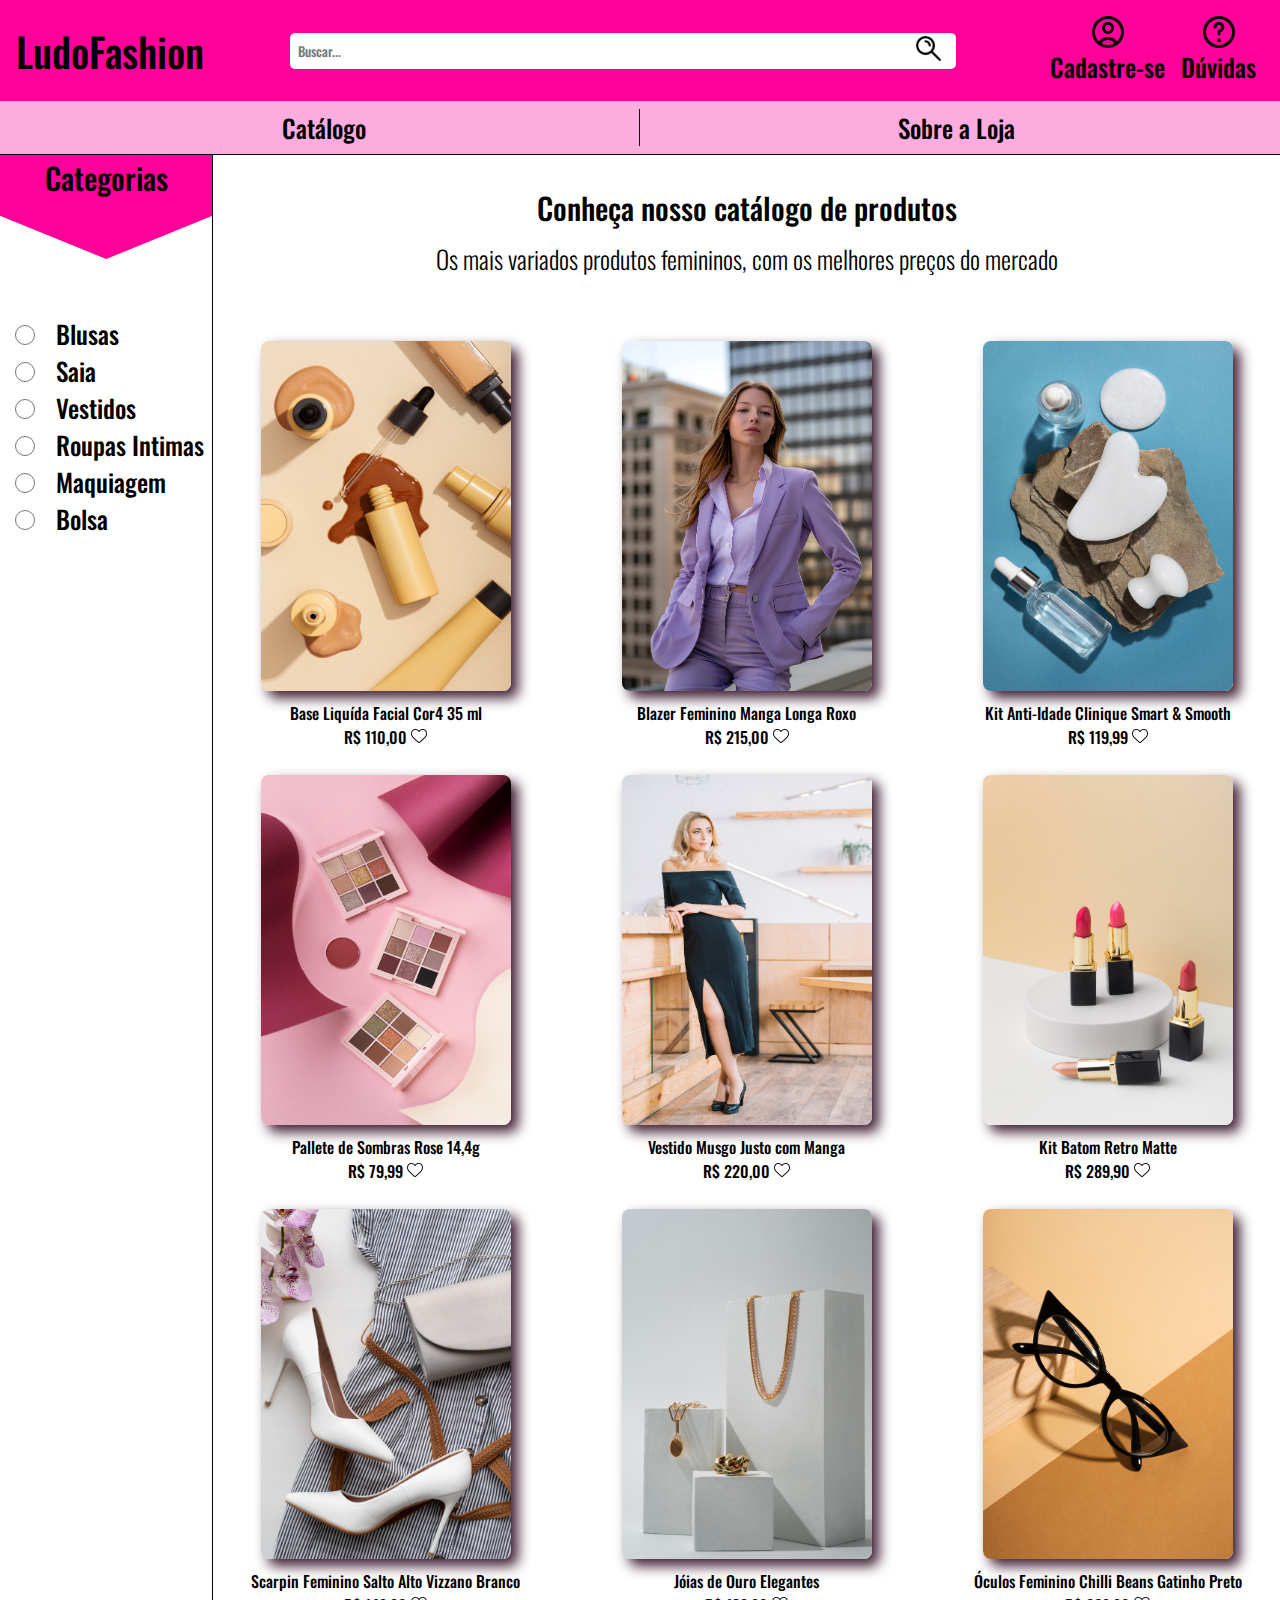
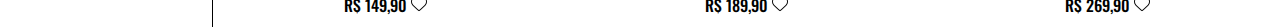
==== catalogo.html @ 084fc61e "add pastas" ====
<!DOCTYPE html>
<html lang="pt-br">

<head>
    <meta charset="UTF-8">
    <meta name="viewport" content="width=device-width, initial-scale=1.0">
    <link rel="stylesheet" href="css/catalogo.css">
    <title>Ludo Fashion</title>
</head>

<body>
    <header>
        <a href="home.html" class="ludo">LudoFashion</a>
        <form action="" id="form-buscar">
            <input type="search" name="buscar" id="buscar" placeholder="Buscar...">
            <button type="submit" id="btn-buscar" alt=""><img src="img/lupa.png" alt="lupa" width="25px"></button>
        </form>

        <a href="" class="icon-link">
            <img src="img/perfil.png" alt="">
            Cadastre-se
        </a>


        <a href="duvidas.html" class="icon-link">
            <img src="img/ajuda.png" alt="Ajuda">
            Dúvidas
        </a>
    </header>
    <nav>
        <a href="catalogo.html" class="catalogo">Catálogo</a>
        <a href="sobre.html" class="sobre">Sobre a Loja</a>
    </nav>
    <main>
        <section id="main">
            <div class="menu">
                <div id="detalhe-rosa">
                    <a href="categorias.html"><h1 id="titulo-categoria">Categorias</h1></a>
                </div>

                <input type="radio" class="radio">
                <label for="" class="menu-produto">Blusas</label> <br>

                <input type="radio" class="radio">
                <label for="" class="menu-produto">Saia</label> <br>

                <input type="radio" class="radio">
                <label for="" class="menu-produto">Vestidos</label> <br>

                <input type="radio" class="radio">
                <label for="" class="menu-produto">Roupas Intimas</label> <br>

                <input type="radio" class="radio">
                <label for="" class="menu-produto">Maquiagem</label> <br>

                <input type="radio" class="radio">
                <label for="" class="menu-produto">Bolsa</label> <br>
            </div>

            <div class="catalogo-container">
                <h1 class="titulo-principal">Conheça nosso catálogo de produtos</h1>
                <p class="titulo-secundario">Os mais variados produtos femininos, com os melhores preços do mercado</p>
                
                    <div class="catalogo-grid">
                        <div class="teste">
                            <img src="img/base.jpg" alt="base maquiagem" width="100%" class="produtos">
                            <p class="descricao-produto">Base Liquída Facial Cor4 35 ml <br>
                                R$ 110,00 <img src="img/coração.png" alt="coração" class="coracao"></p>
                        </div>
                        
                        <div class="teste">
                            <img src="img/blaser.jpg" alt="blazer" width="100%" class="produtos">
                            <p class="descricao-produto">Blazer Feminino Manga Longa Roxo <br>R$ 215,00 <img src="img/coração.png" alt="coração" class="coracao"></p>
                        </div>
                        <div class="teste">
                            <img src="img/anti-idade.jpg" alt="anti-idade" width="100%" class="produtos">
                            <p class="descricao-produto">Kit Anti-Idade Clinique Smart & Smooth <br> R$ 119,99 <img src="img/coração.png" alt="coração" class="coracao"></p>
                        </div>
                        <div class="teste">
                            <img src="img/paleta.jpg" alt="paleta maquiagem" width="100%" class="produtos">
                            <p class="descricao-produto">Pallete de Sombras Rose 14,4g<br> R$ 79,99 <img src="img/coração.png" alt="coração" class="coracao"></p>
                        </div>
                        <div class="teste">
                            <img src="img/vestido-verde.jpg" alt="vestido" width="100%" class="produtos">
                            <p class="descricao-produto">Vestido Musgo Justo com Manga <br> R$ 220,00  <img src="img/coração.png" alt="coração" class="coracao"></p> 
                        </div>
                        <div class="teste">
                            <img src="img/batom.jpg" alt="batom" width="100%" class="produtos">
                            <p class="descricao-produto">Kit Batom Retro Matte <br>R$ 289,90 <img src="img/coração.png" alt="coração" class="coracao"></p>
                        </div>
                        <div class="teste">
                            <img src="img/sapato.jpg" alt="batom" width="100%" class="produtos">
                            <p class="descricao-produto">Scarpin Feminino Salto Alto Vizzano Branco<br>R$ 149,90 <img src="img/coração.png" alt="coração" class="coracao"></p>
                        </div>
                        <div class="teste">
                            <img src="img/kit-joias.jpg" alt="batom" width="100%" class="produtos">
                            <p class="descricao-produto">Jóias de Ouro Elegantes <br>R$ 189,90 <img src="coração.png" alt="coração" class="coracao"></p>
                        </div>
                        <div class="teste">
                            <img src="img/oculos.jpg" alt="batom" width="100%" class="produtos">
                            <p class="descricao-produto">Óculos Feminino Chilli Beans Gatinho Preto <br>R$ 269,90 <img src="img/coração.png" alt="coração" class="coracao"></p>
                        </div>
                    </div>
                
            </div>
        </section>
    </main>
    <footer>

    </footer>
</body>

</html>
---- css/catalogo.css ----
@import url('https://fonts.googleapis.com/css2?family=Oswald:wght@300&display=swap');
@import url('https://fonts.googleapis.com/css2?family=Oswald:wght@500&display=swap');

:root {
    --cor-primaria: #FF0099;
    --cor-secundaria: #3D1C31;
    --cor-tercearia: #FDACE0;
    --cor-branco: white;
    --cor-preto: black;
}

body {
    flex-direction: column;
    height: 100vh;
}
* {
    font-family: "Oswald", sans-serif;
    font-weight: 500;
    padding: 0;
    margin: 0;
    box-sizing: border-box;
    color: black;
}

header {
    background-color: var(--cor-primaria);
    display: flex;
    padding: 1rem;
    align-items: center;
    font-size: 25px;
}

main {
    flex-grow: 1;
    padding: 0px;
}

.ludo {
    font-size: 40px;
}
#form-buscar {
    flex-grow: 1;
    display: flex;
    align-items: center;
    justify-content: center;
    position: relative;

}

#buscar {
    flex-grow: 0.75;
    padding: 0.5rem;
    border-radius: 5px;
    border: none;
    outline: none;

}

#buscar-link {
    display: flex;
    flex-direction: column;
    align-items: center;
    margin: 0 0.5rem;
}

.icon-link {
    display: flex;
    flex-direction: column;
    align-items: center;
    margin: 0 0.5rem;
}

#btn-buscar {
   
    background-color: transparent;
    border: none;
    position: absolute;
    right: 12%;
    cursor: pointer;
}
a {
    text-decoration: none;
}
nav {
    font-size: 25px;
    display: grid;
    grid-template-columns: repeat(2, 1fr);
    text-align: center;
    background-color: var(--cor-tercearia);
    padding: 0.5rem;
    border-bottom: 1px solid var(--cor-preto);
}

nav a:first-child {
    border-right: 1px solid var(--cor-preto);
    
}

.sobre:hover, .catalogo:hover {
    color: #FDACE0;
    padding: 0;
    background-color: #3D1C31;
    transition: all 0.4s ease-out;
}

#main {
    display: flex;
    flex-direction: row;
}

#detalhe-rosa {
    
    height: 160px;
    background-color: var(--cor-primaria);
    clip-path: polygon(50% 65%, 100% 38%, 100% 0, 0 0, 0% 38%);
}
.menu {
    font-size: 25px;
    width: 20%;
    margin: 0;
    border-right: 1px solid var(--cor-preto);
}

.radio {
    height: 20px;
    width: 50px;
}


.titulo-principal {
    font-size: 30px;
    padding-top: 20px;
    margin: 10px;
    display: flex;
    justify-content: center;
    align-items: center;
}

.titulo-secundario {
    font-size: 25px;
    padding-bottom: 4rem;
    font-weight: 300;
    display: flex;
    justify-content: center;
    align-items: center;
}

#titulo-categoria {
    font-size: 30px;
    text-align: center;
    
}

.catalogo-grid {

    display: grid;
    grid-template-columns: repeat(3, 1fr);
    justify-content: center;
    gap: 1rem;
}

.catalogo-container {
    width: 100%;
}
#grid-container-flex {

    display: flex;
    justify-content: center;
}

.teste {
    display: flex; 
    flex-direction: column;
    align-items: center;
}
.produtos {
    box-shadow: 7px 7px 13px 0 var(--cor-secundaria);
    border: none;
    border-radius: 8px;
    transition: all 0.5s ease-out;
    width: 250px;
    height: 350px;
}
.produtos:hover {
    transform:  translateY(-5px);
    cursor: pointer;
}

.descricao-produto {
    padding: 10px;
    text-align: center;
}

.coracao:hover {
    background-color: red;
    background-color: cover;
}
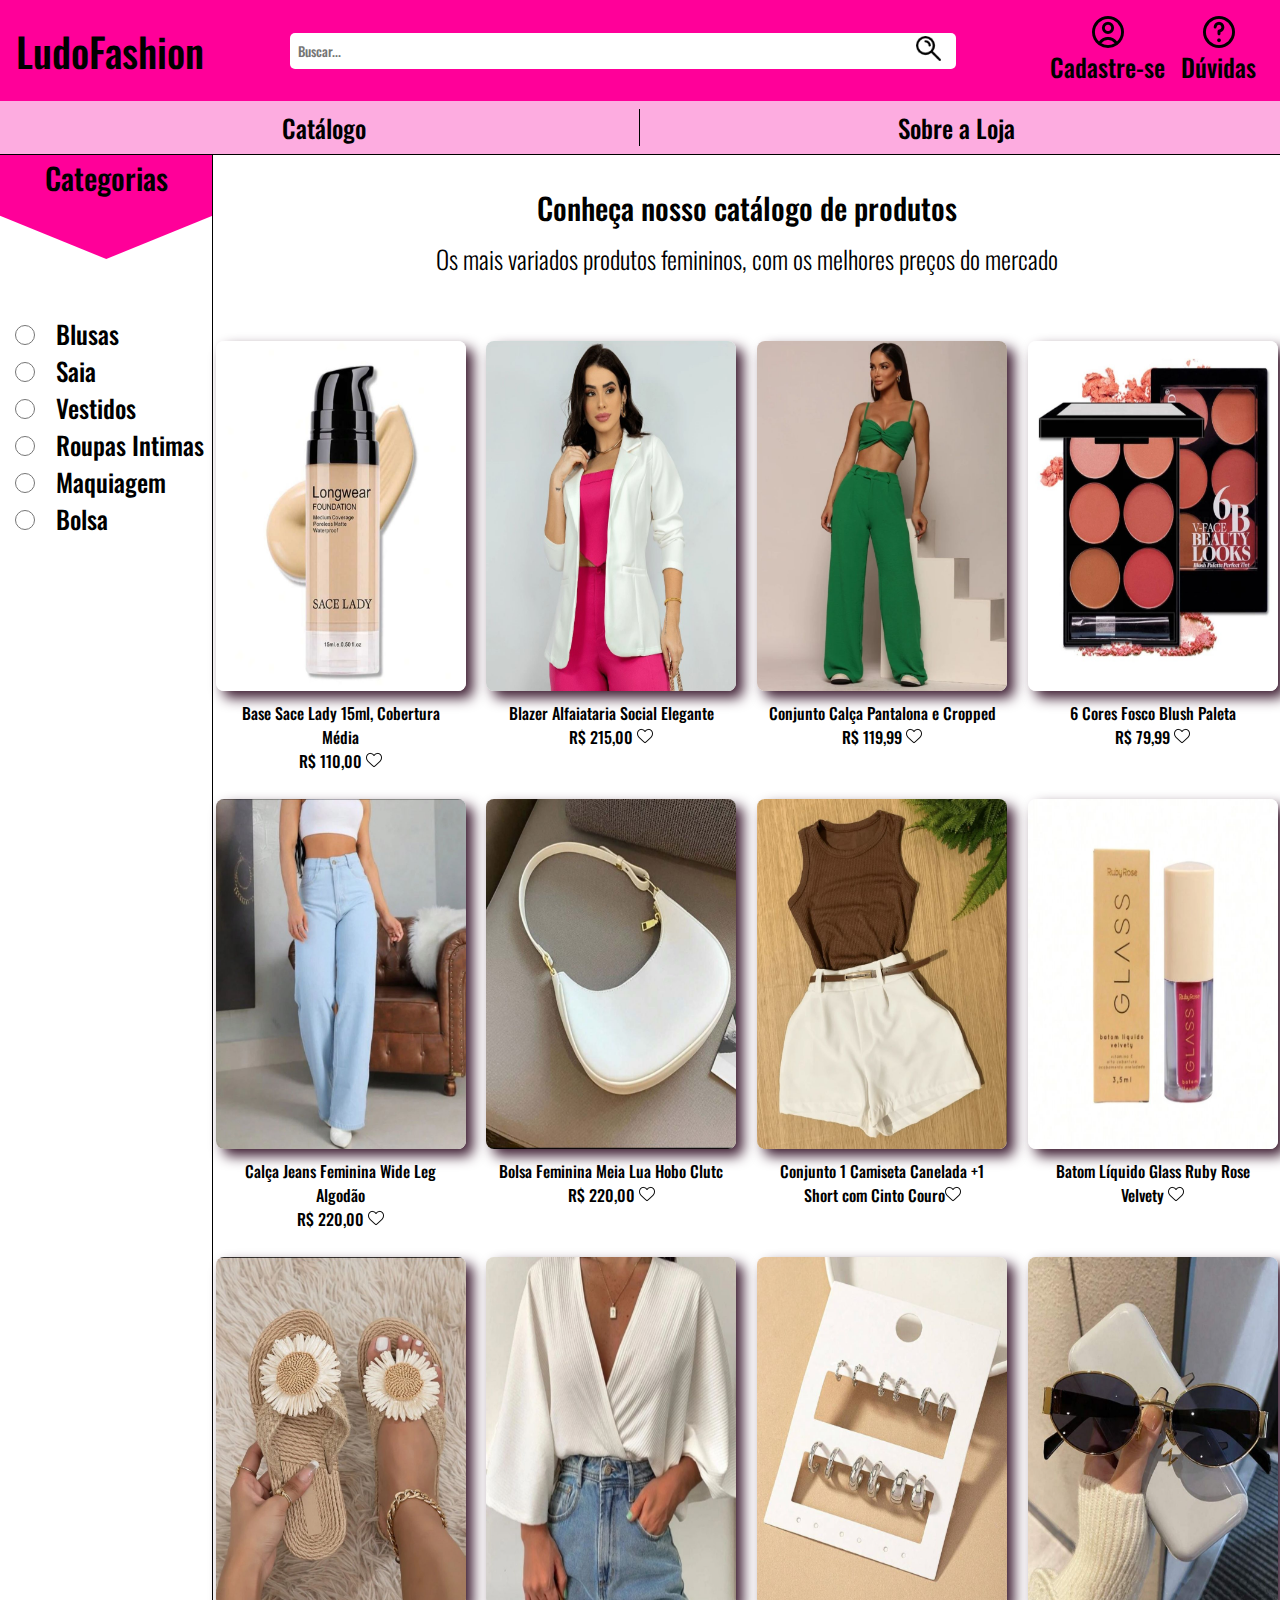
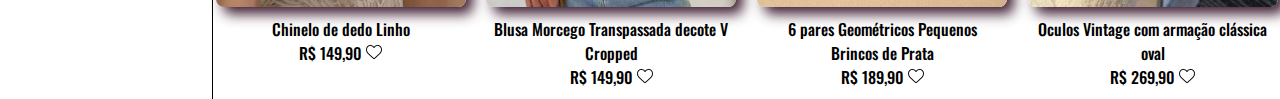
==== commit febbe070: "add mais itens" ====
--- a/catalogo.html
+++ b/catalogo.html
@@ -16,7 +16,7 @@
             <button type="submit" id="btn-buscar" alt=""><img src="img/lupa.png" alt="lupa" width="25px"></button>
         </form>
 
-        <a href="" class="icon-link">
+        <a href="perfil.html" class="icon-link">
             <img src="img/perfil.png" alt="">
             Cadastre-se
         </a>
@@ -63,42 +63,54 @@
                 
                     <div class="catalogo-grid">
                         <div class="teste">
-                            <img src="img/base.jpg" alt="base maquiagem" width="100%" class="produtos">
-                            <p class="descricao-produto">Base Liquída Facial Cor4 35 ml <br>
+                            <img src="img/base-c.jpg" alt="base maquiagem" width="100%" class="produtos">
+                            <p class="descricao-produto">Base Sace Lady 15ml, Cobertura Média<br>
                                 R$ 110,00 <img src="img/coração.png" alt="coração" class="coracao"></p>
                         </div>
                         
                         <div class="teste">
-                            <img src="img/blaser.jpg" alt="blazer" width="100%" class="produtos">
-                            <p class="descricao-produto">Blazer Feminino Manga Longa Roxo <br>R$ 215,00 <img src="img/coração.png" alt="coração" class="coracao"></p>
+                            <img src="img/blase.jpg" alt="blazer" width="100%" class="produtos">
+                            <p class="descricao-produto">Blazer Alfaiataria Social Elegante<br>R$ 215,00 <img src="img/coração.png" alt="coração" class="coracao"></p>
                         </div>
                         <div class="teste">
-                            <img src="img/anti-idade.jpg" alt="anti-idade" width="100%" class="produtos">
-                            <p class="descricao-produto">Kit Anti-Idade Clinique Smart & Smooth <br> R$ 119,99 <img src="img/coração.png" alt="coração" class="coracao"></p>
+                            <img src="img/conjuntoverde.jpg" alt="anti-idade" width="100%" class="produtos">
+                            <p class="descricao-produto">Conjunto Calça Pantalona e Cropped  <br> R$ 119,99 <img src="img/coração.png" alt="coração" class="coracao"></p>
                         </div>
                         <div class="teste">
                             <img src="img/paleta.jpg" alt="paleta maquiagem" width="100%" class="produtos">
-                            <p class="descricao-produto">Pallete de Sombras Rose 14,4g<br> R$ 79,99 <img src="img/coração.png" alt="coração" class="coracao"></p>
+                            <p class="descricao-produto">6 Cores Fosco Blush Paleta<br> R$ 79,99 <img src="img/coração.png" alt="coração" class="coracao"></p>
                         </div>
                         <div class="teste">
-                            <img src="img/vestido-verde.jpg" alt="vestido" width="100%" class="produtos">
-                            <p class="descricao-produto">Vestido Musgo Justo com Manga <br> R$ 220,00  <img src="img/coração.png" alt="coração" class="coracao"></p> 
+                            <img src="img/jeans.jpg" alt="vestido" width="100%" class="produtos">
+                            <p class="descricao-produto">Calça Jeans Feminina Wide Leg Algodão<br> R$ 220,00  <img src="img/coração.png" alt="coração" class="coracao"></p> 
+                        </div>
+                        <div class="teste">
+                            <img src="img/bolsa.jpg" alt="vestido" width="100%" class="produtos">
+                            <p class="descricao-produto">Bolsa Feminina Meia Lua Hobo Clutc<br> R$ 220,00  <img src="img/coração.png" alt="coração" class="coracao"></p> 
+                        </div>
+                        <div class="teste">
+                            <img src="img/conjunto-cinto.jpg" alt="batom" width="100%" class="produtos">
+                            <p class="descricao-produto">Conjunto 1 Camiseta Canelada +1 Short com Cinto Couro<img src="img/coração.png" alt="coração" class="coracao"></p>
                         </div>
                         <div class="teste">
                             <img src="img/batom.jpg" alt="batom" width="100%" class="produtos">
-                            <p class="descricao-produto">Kit Batom Retro Matte <br>R$ 289,90 <img src="img/coração.png" alt="coração" class="coracao"></p>
+                            <p class="descricao-produto">Batom Líquido Glass Ruby Rose Velvety <img src="img/coração.png" alt="coração" class="coracao"></p>
                         </div>
                         <div class="teste">
-                            <img src="img/sapato.jpg" alt="batom" width="100%" class="produtos">
-                            <p class="descricao-produto">Scarpin Feminino Salto Alto Vizzano Branco<br>R$ 149,90 <img src="img/coração.png" alt="coração" class="coracao"></p>
+                            <img src="img/chinelo.jpg" alt="batom" width="100%" class="produtos">
+                            <p class="descricao-produto">Chinelo de dedo Linho<br>R$ 149,90 <img src="img/coração.png" alt="coração" class="coracao"></p>
                         </div>
                         <div class="teste">
-                            <img src="img/kit-joias.jpg" alt="batom" width="100%" class="produtos">
-                            <p class="descricao-produto">Jóias de Ouro Elegantes <br>R$ 189,90 <img src="coração.png" alt="coração" class="coracao"></p>
+                            <img src="img/crooped.jpg" alt="batom" width="100%" class="produtos">
+                            <p class="descricao-produto">Blusa Morcego Transpassada decote V Cropped<br>R$ 149,90 <img src="img/coração.png" alt="coração" class="coracao"></p>
+                        </div>
+                        <div class="teste">
+                            <img src="img/brinco.jpg" alt="batom" width="100%" class="produtos">
+                            <p class="descricao-produto">6 pares Geométricos Pequenos Brincos de Prata<br>R$ 189,90 <img src="img/coração.png" alt="coração" class="coracao"></p>
                         </div>
                         <div class="teste">
                             <img src="img/oculos.jpg" alt="batom" width="100%" class="produtos">
-                            <p class="descricao-produto">Óculos Feminino Chilli Beans Gatinho Preto <br>R$ 269,90 <img src="img/coração.png" alt="coração" class="coracao"></p>
+                            <p class="descricao-produto">Oculos Vintage com armação clássica oval<br>R$ 269,90 <img src="img/coração.png" alt="coração" class="coracao"></p>
                         </div>
                     </div>
                 
--- a/css/catalogo.css
+++ b/css/catalogo.css
@@ -154,7 +154,7 @@
 .catalogo-grid {
 
     display: grid;
-    grid-template-columns: repeat(3, 1fr);
+    grid-template-columns: repeat(4, 1fr);
     justify-content: center;
     gap: 1rem;
 }
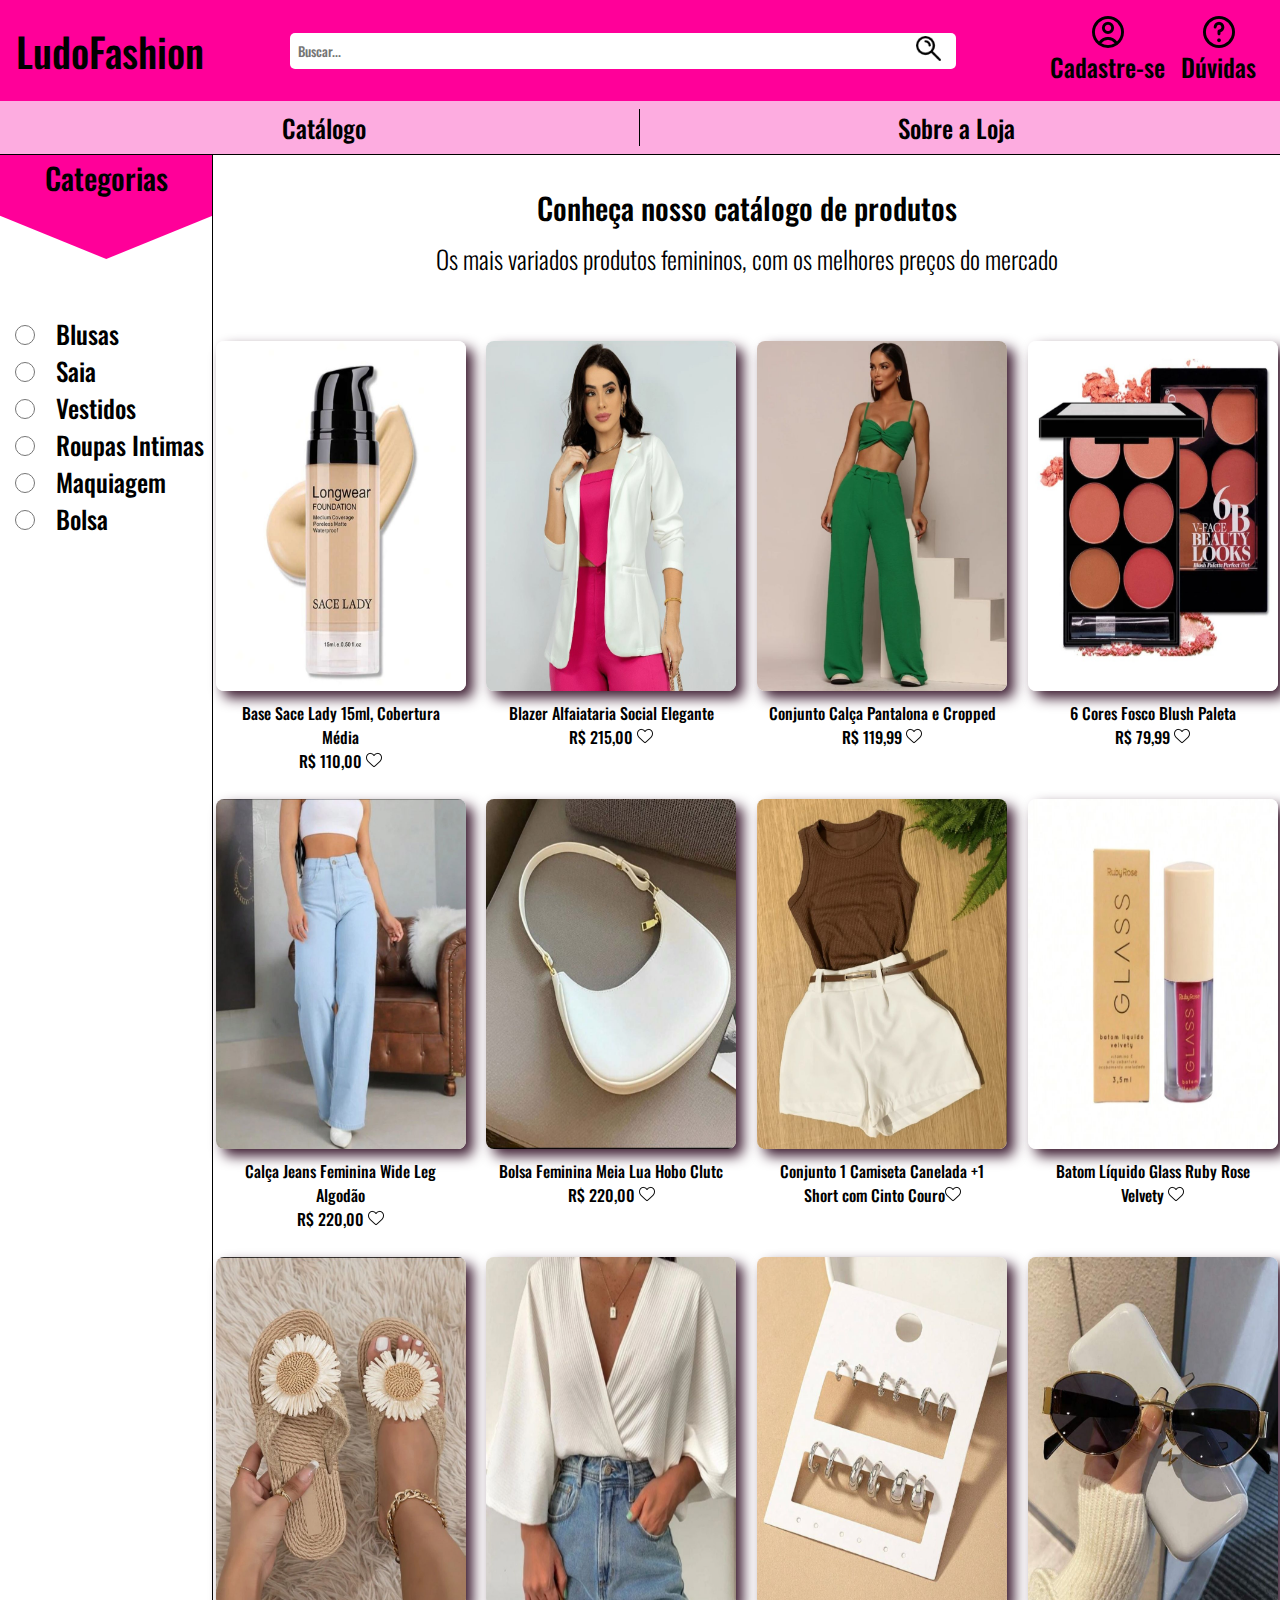
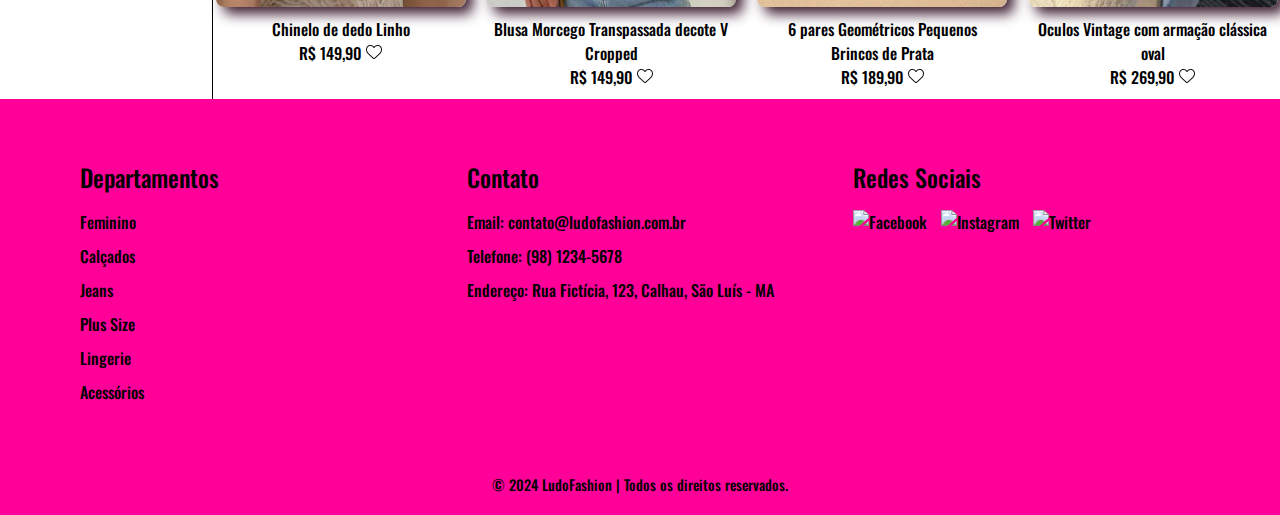
==== commit 9d42857f: "adicionando footer" ====
--- a/catalogo.html
+++ b/catalogo.html
@@ -118,7 +118,37 @@
         </section>
     </main>
     <footer>
-
+        <div class="footer-container">
+            <div class="footer-section about">
+                <h2>Departamentos</h2>
+                <ul>
+                    <li><a href="#">Feminino</a></li>
+                    <li><a href="#">Calçados</a></li>
+                    <li><a href="#">Jeans</a></li>
+                    <li><a href="#">Plus Size</a></li>
+                    <li><a href="#">Lingerie</a></li>
+                    <li><a href="#">Acessórios</a></li>
+                </ul>
+            </div>
+            <div class="footer-section contato">
+                <h2>Contato</h2>
+                <p>Email: contato@ludofashion.com.br</p>
+                <p>Telefone: (98) 1234-5678</p>
+                <p>Endereço: Rua Fictícia, 123, Calhau, São Luís - MA</p>
+            </div>
+        
+            <div class="footer-section social">
+                <h2>Redes Sociais</h2>
+                <div class="social-links">
+                    <a href="#"><img src="facebook-icon.png" alt="Facebook"></a>
+                    <a href="#"><img src="instagram-icon.png" alt="Instagram"></a>
+                    <a href="#"><img src="twitter-icon.png" alt="Twitter"></a>
+                </div>
+            </div>
+        </div>
+        <div class="footer-bottom">
+            <p>&copy; 2024 LudoFashion | Todos os direitos reservados.</p>
+        </div>
     </footer>
 </body>
 
--- a/css/catalogo.css
+++ b/css/catalogo.css
@@ -194,4 +194,69 @@
 .coracao:hover {
     background-color: red;
     background-color: cover;
+}
+
+footer {
+    background-color: var(--cor-primaria);
+    color: var(--cor-preto);
+    padding: 20px 0;
+}
+
+.footer-container {
+    display: flex;
+    justify-content: space-around;
+    align-items: flex-start;
+    flex-wrap: wrap;
+    max-width: 1200px;
+    margin: 0 auto;
+    padding: 20px;
+}
+
+.footer-section {
+    flex: 1;
+    margin: 20px;
+}
+
+.footer-section h2 {
+    margin-bottom: 15px;
+}
+
+.footer-section p {
+    margin-bottom: 10px;
+}
+
+.footer-section ul {
+    list-style: none;
+}
+
+.footer-section ul li {
+    margin-bottom: 10px;
+}
+
+.footer-section ul li a {
+    color:var(--cor-preto);
+    text-decoration: none;
+}
+
+.footer-section ul li a:hover {
+    text-decoration: underline;
+}
+
+.footer-section .social-links a {
+    display: inline-block;
+    margin-right: 10px;
+}
+
+.footer-section .social-links a img {
+    width: 24px;
+    height: 24px;
+}
+
+.footer-bottom {
+    text-align: center;
+    margin-top: 20px;
+}
+
+.footer-bottom p {
+    font-size: 0.9em;
 }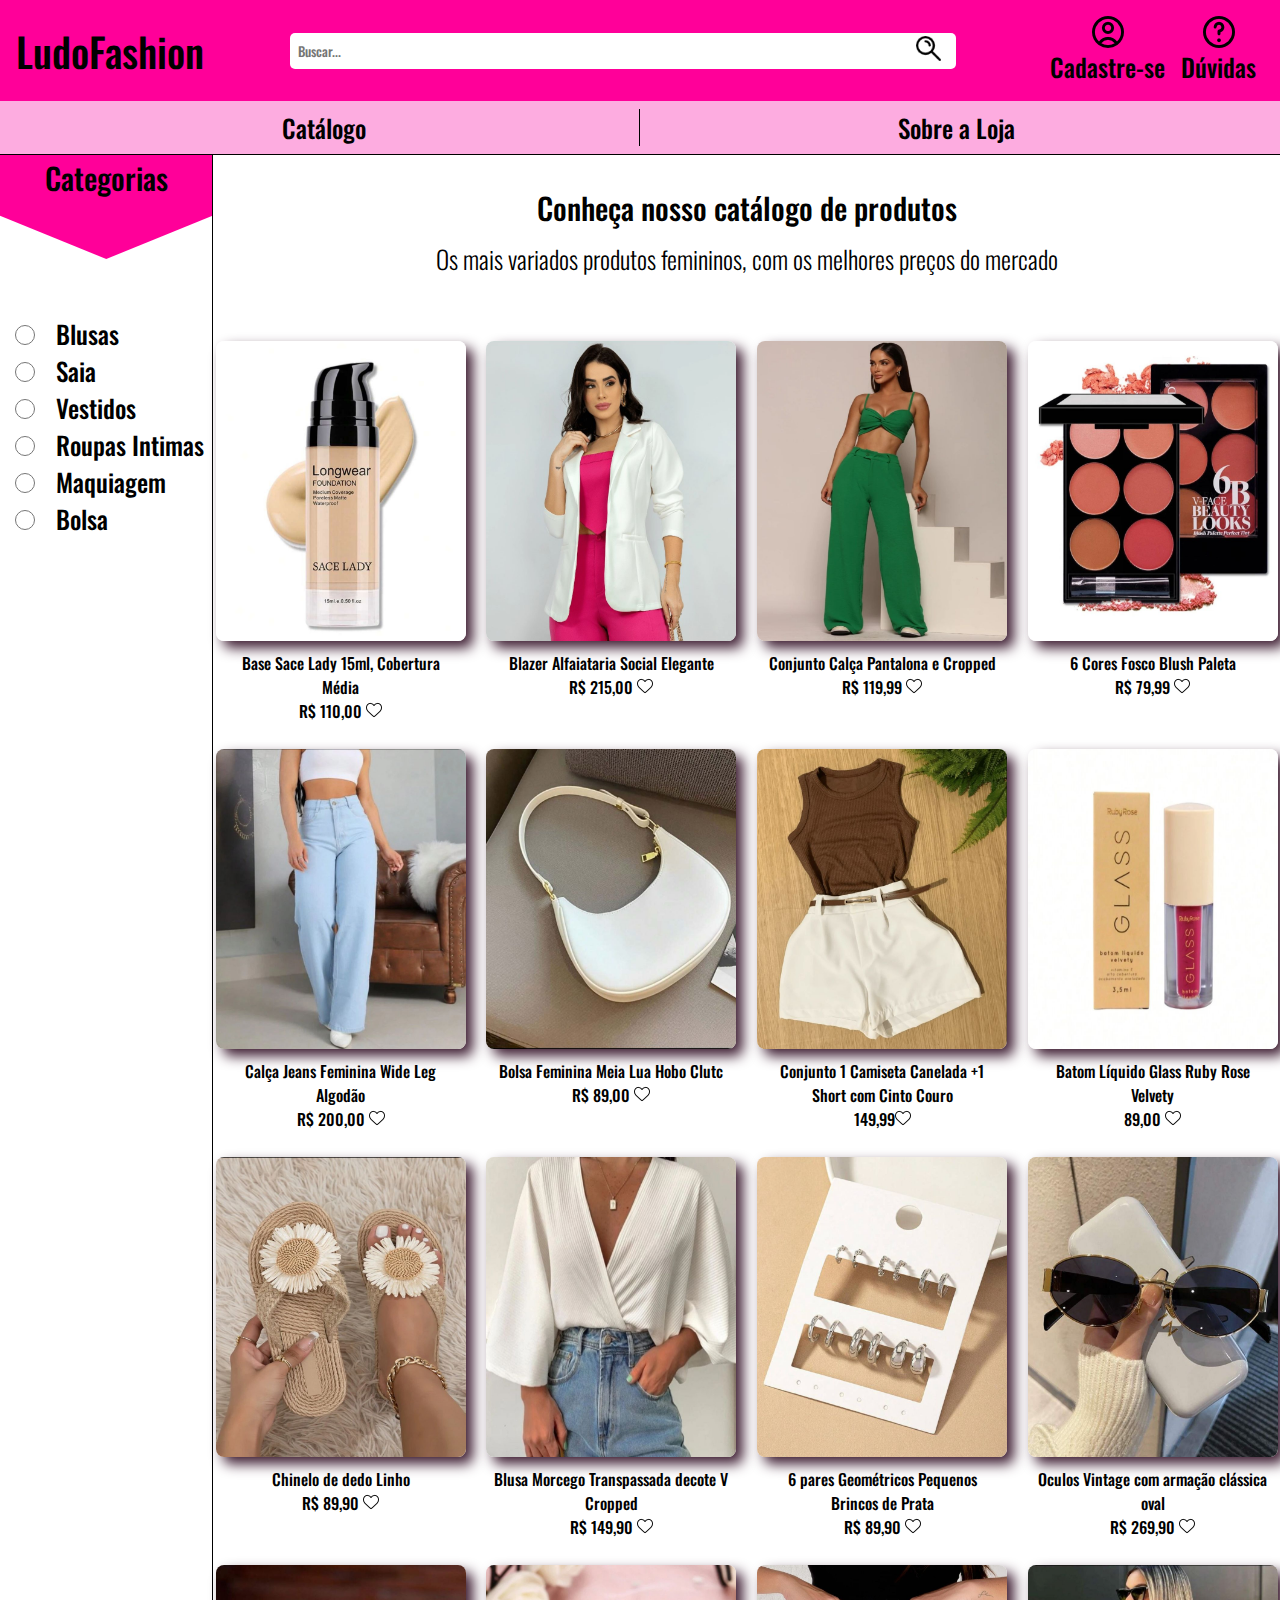
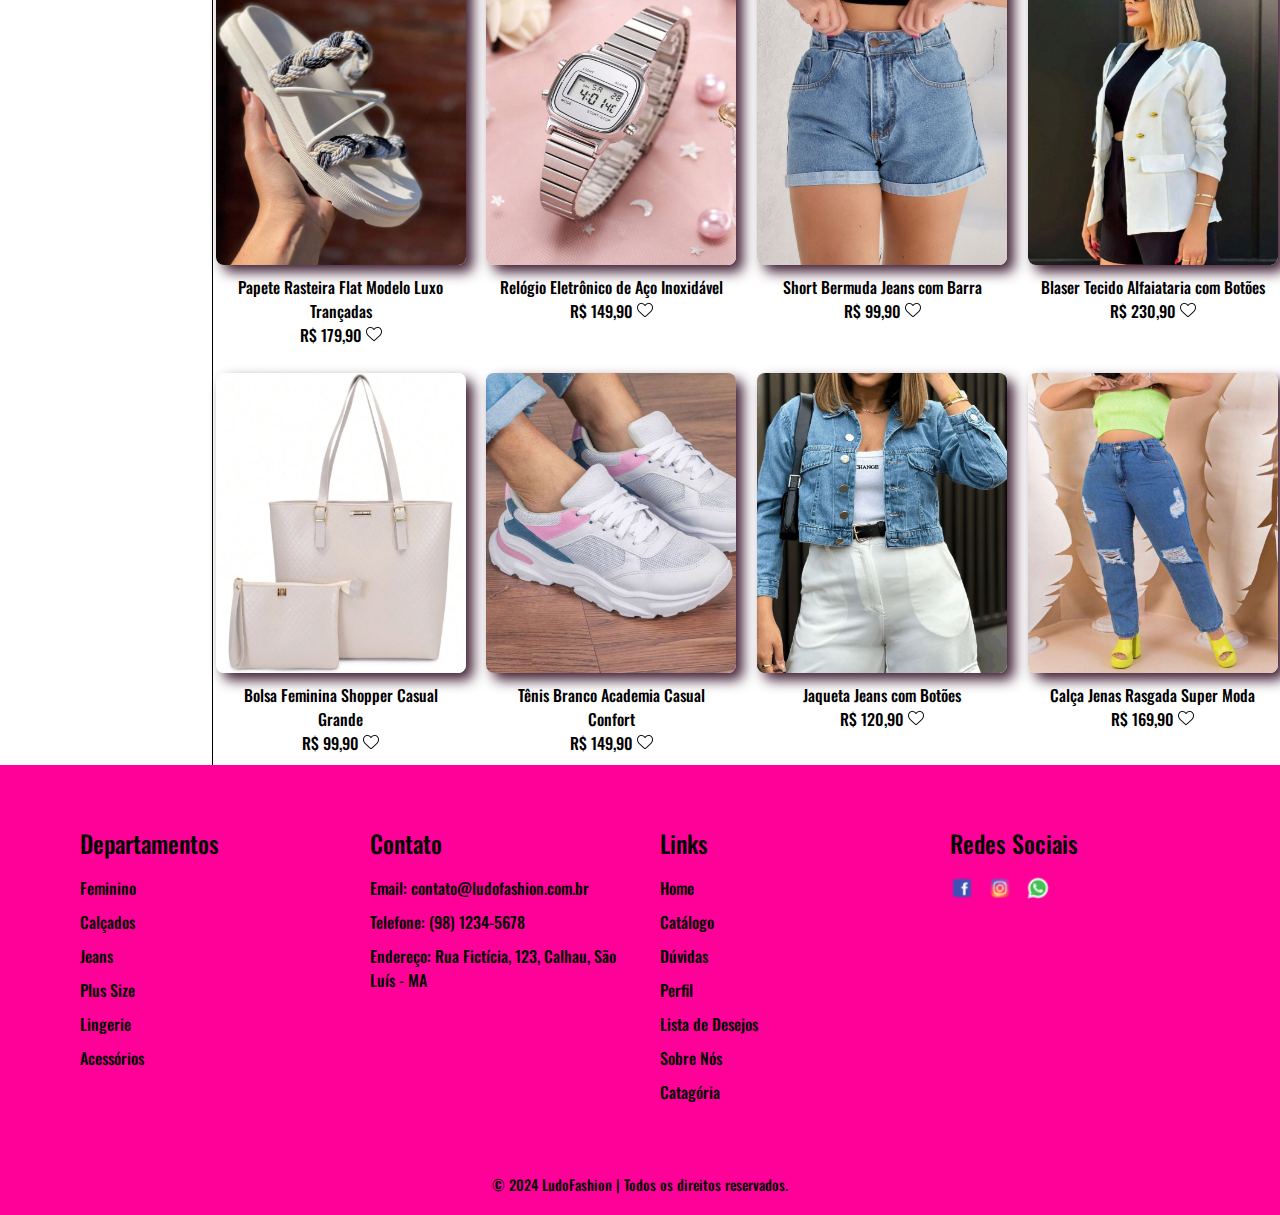
==== commit 1370f65f: "add links do footer" ====
--- a/catalogo.html
+++ b/catalogo.html
@@ -82,23 +82,23 @@
                         </div>
                         <div class="teste">
                             <img src="img/jeans.jpg" alt="vestido" width="100%" class="produtos">
-                            <p class="descricao-produto">Calça Jeans Feminina Wide Leg Algodão<br> R$ 220,00  <img src="img/coração.png" alt="coração" class="coracao"></p> 
+                            <p class="descricao-produto">Calça Jeans Feminina Wide Leg Algodão<br> R$ 200,00  <img src="img/coração.png" alt="coração" class="coracao"></p> 
                         </div>
                         <div class="teste">
                             <img src="img/bolsa.jpg" alt="vestido" width="100%" class="produtos">
-                            <p class="descricao-produto">Bolsa Feminina Meia Lua Hobo Clutc<br> R$ 220,00  <img src="img/coração.png" alt="coração" class="coracao"></p> 
+                            <p class="descricao-produto">Bolsa Feminina Meia Lua Hobo Clutc<br> R$ 89,00  <img src="img/coração.png" alt="coração" class="coracao"></p> 
                         </div>
                         <div class="teste">
                             <img src="img/conjunto-cinto.jpg" alt="batom" width="100%" class="produtos">
-                            <p class="descricao-produto">Conjunto 1 Camiseta Canelada +1 Short com Cinto Couro<img src="img/coração.png" alt="coração" class="coracao"></p>
+                            <p class="descricao-produto">Conjunto 1 Camiseta Canelada +1 Short com Cinto Couro <br>149,99<img src="img/coração.png" alt="coração" class="coracao"></p>
                         </div>
                         <div class="teste">
                             <img src="img/batom.jpg" alt="batom" width="100%" class="produtos">
-                            <p class="descricao-produto">Batom Líquido Glass Ruby Rose Velvety <img src="img/coração.png" alt="coração" class="coracao"></p>
+                            <p class="descricao-produto">Batom Líquido Glass Ruby Rose Velvety <br> 89,00 <img src="img/coração.png" alt="coração" class="coracao"></p>
                         </div>
                         <div class="teste">
                             <img src="img/chinelo.jpg" alt="batom" width="100%" class="produtos">
-                            <p class="descricao-produto">Chinelo de dedo Linho<br>R$ 149,90 <img src="img/coração.png" alt="coração" class="coracao"></p>
+                            <p class="descricao-produto">Chinelo de dedo Linho<br>R$ 89,90 <img src="img/coração.png" alt="coração" class="coracao"></p>
                         </div>
                         <div class="teste">
                             <img src="img/crooped.jpg" alt="batom" width="100%" class="produtos">
@@ -106,11 +106,43 @@
                         </div>
                         <div class="teste">
                             <img src="img/brinco.jpg" alt="batom" width="100%" class="produtos">
-                            <p class="descricao-produto">6 pares Geométricos Pequenos Brincos de Prata<br>R$ 189,90 <img src="img/coração.png" alt="coração" class="coracao"></p>
+                            <p class="descricao-produto">6 pares Geométricos Pequenos Brincos de Prata<br>R$ 89,90 <img src="img/coração.png" alt="coração" class="coracao"></p>
                         </div>
                         <div class="teste">
                             <img src="img/oculos.jpg" alt="batom" width="100%" class="produtos">
                             <p class="descricao-produto">Oculos Vintage com armação clássica oval<br>R$ 269,90 <img src="img/coração.png" alt="coração" class="coracao"></p>
+                        </div>
+                        <div class="teste">
+                            <img src="img/papete.jpg" alt="batom" width="100%" class="produtos">
+                            <p class="descricao-produto">Papete Rasteira Flat Modelo Luxo Trançadas<br>R$ 179,90 <img src="img/coração.png" alt="coração" class="coracao"></p>
+                        </div>
+                        <div class="teste">
+                            <img src="img/relogio.jpg" alt="batom" width="100%" class="produtos">
+                            <p class="descricao-produto">Relógio Eletrônico de Aço Inoxidável<br>R$ 149,90 <img src="img/coração.png" alt="coração" class="coracao"></p>
+                        </div>
+                        <div class="teste">
+                            <img src="img/short-jeans.jpg" alt="batom" width="100%" class="produtos">
+                            <p class="descricao-produto">Short Bermuda Jeans com Barra<br>R$ 99,90 <img src="img/coração.png" alt="coração" class="coracao"></p>
+                        </div>
+                        <div class="teste">
+                            <img src="img/jaqueta-branca.jpg" alt="batom" width="100%" class="produtos">
+                            <p class="descricao-produto">Blaser Tecido Alfaiataria com Botões<br>R$ 230,90 <img src="img/coração.png" alt="coração" class="coracao"></p>
+                        </div>
+                        <div class="teste">
+                            <img src="img/bolsa-grande.jpg" alt="batom" width="100%" class="produtos">
+                            <p class="descricao-produto">Bolsa Feminina Shopper Casual Grande<br>R$ 99,90 <img src="img/coração.png" alt="coração" class="coracao"></p>
+                        </div>
+                        <div class="teste">
+                            <img src="img/tenis-academia.jpg" alt="batom" width="100%" class="produtos">
+                            <p class="descricao-produto">Tênis Branco Academia Casual Confort<br>R$ 149,90 <img src="img/coração.png" alt="coração" class="coracao"></p>
+                        </div>
+                        <div class="teste">
+                            <img src="img/jaqueta.jpg" alt="batom" width="100%" class="produtos">
+                            <p class="descricao-produto">Jaqueta Jeans com Botões<br>R$ 120,90 <img src="img/coração.png" alt="coração" class="coracao"></p>
+                        </div>
+                        <div class="teste">
+                            <img src="img/calça-jeans-rasgada.jpg" alt="batom" width="100%" class="produtos">
+                            <p class="descricao-produto">Calça Jenas Rasgada Super Moda<br>R$ 169,90 <img src="img/coração.png" alt="coração" class="coracao"></p>
                         </div>
                     </div>
                 
@@ -136,13 +168,24 @@
                 <p>Telefone: (98) 1234-5678</p>
                 <p>Endereço: Rua Fictícia, 123, Calhau, São Luís - MA</p>
             </div>
-        
+            <div class="footer-section about">
+                <h2>Links</h2>
+                <ul>
+                    <li><a href="home.html">Home</a></li>
+                    <li><a href="catalogo.html">Catálogo</a></li>
+                    <li><a href="duvidas.html">Dúvidas</a></li>
+                    <li><a href="perfil.html">Perfil</a></li>
+                    <li><a href="desejos.html">Lista de Desejos</a></li>
+                    <li><a href="sobre.html">Sobre Nós</a></li>
+                    <li><a href="categorias.html">Catagória</a></li>
+                </ul>
+            </div>
             <div class="footer-section social">
                 <h2>Redes Sociais</h2>
                 <div class="social-links">
-                    <a href="#"><img src="facebook-icon.png" alt="Facebook"></a>
-                    <a href="#"><img src="instagram-icon.png" alt="Instagram"></a>
-                    <a href="#"><img src="twitter-icon.png" alt="Twitter"></a>
+                    <a href="#"><img src="img/facebook.png" alt="Facebook"></a>
+                    <a href="#"><img src="img/ins.png" alt="Instagram"></a>
+                    <a href="#"><img src="img/whats.png" alt="WhatsApp"></a>
                 </div>
             </div>
         </div>
--- a/css/catalogo.css
+++ b/css/catalogo.css
@@ -179,7 +179,7 @@
     border-radius: 8px;
     transition: all 0.5s ease-out;
     width: 250px;
-    height: 350px;
+    height: 300px;
 }
 .produtos:hover {
     transform:  translateY(-5px);
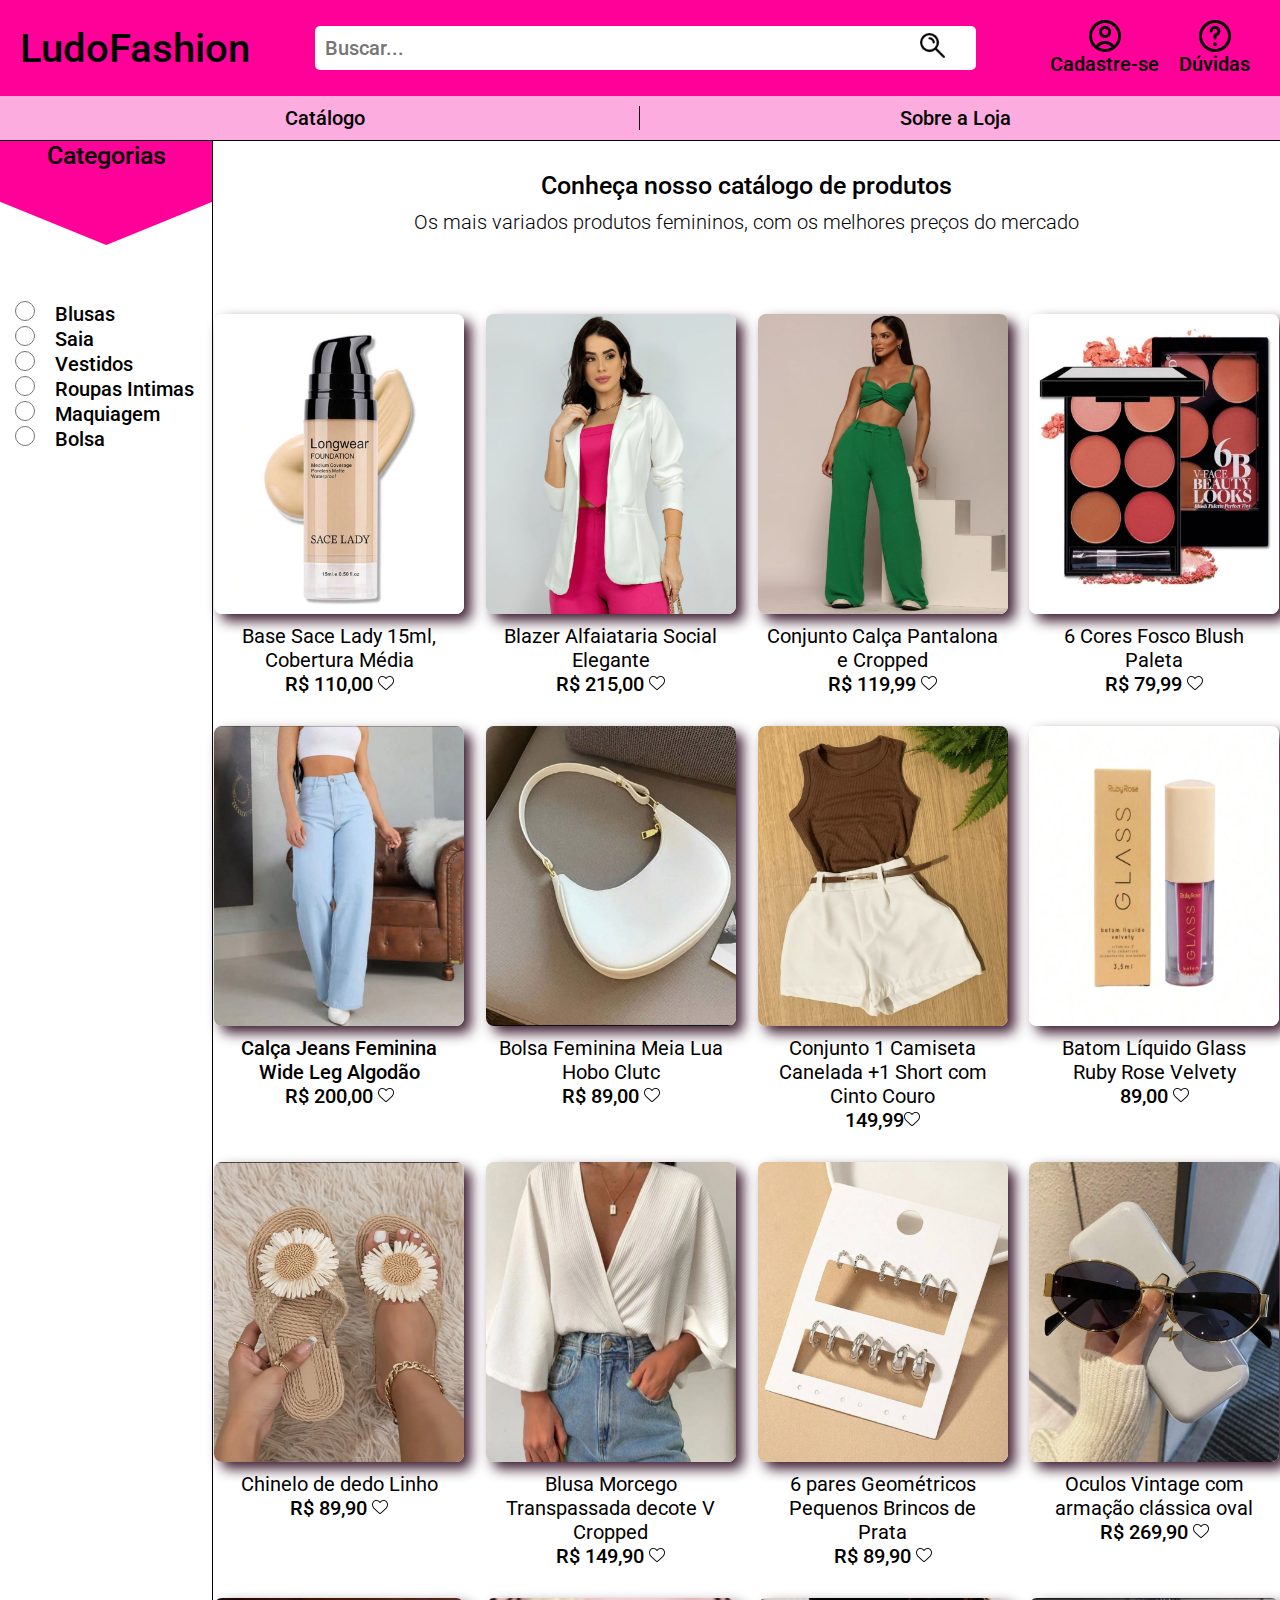
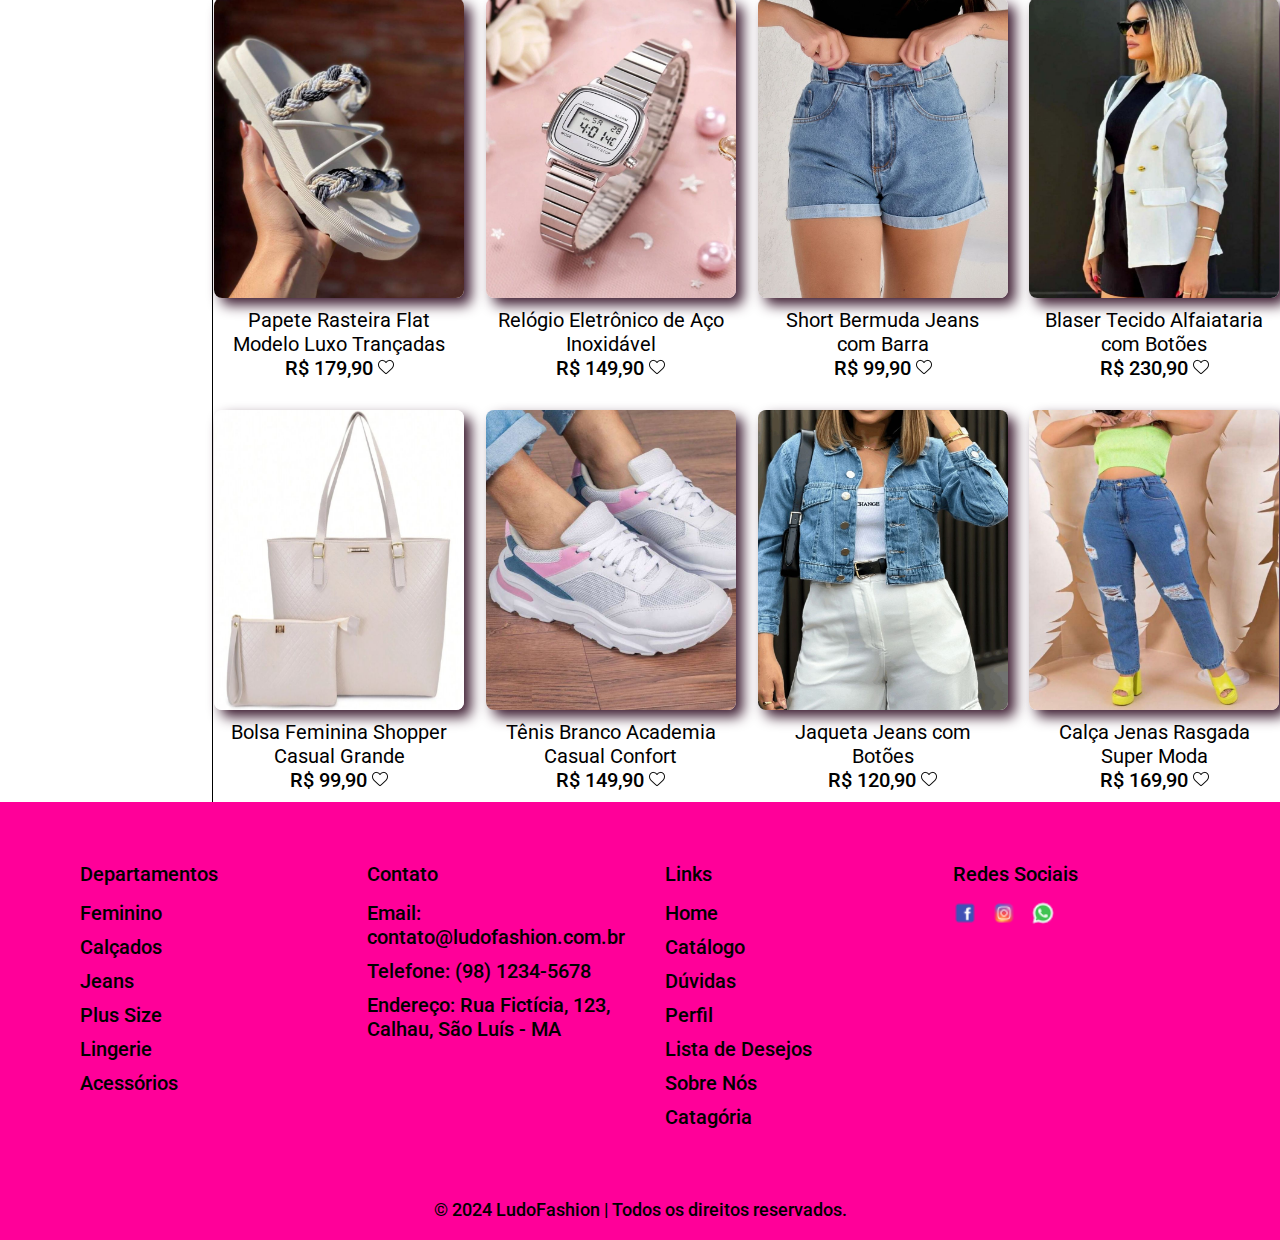
==== commit 7ac1d087: "add" ====
--- a/catalogo.html
+++ b/catalogo.html
@@ -64,85 +64,85 @@
                     <div class="catalogo-grid">
                         <div class="teste">
                             <img src="img/base-c.jpg" alt="base maquiagem" width="100%" class="produtos">
-                            <p class="descricao-produto">Base Sace Lady 15ml, Cobertura Média<br>
+                            <p class="descricao-produto"><span class="finos">Base Sace Lady 15ml, Cobertura Média</span><br>
                                 R$ 110,00 <img src="img/coração.png" alt="coração" class="coracao"></p>
                         </div>
                         
                         <div class="teste">
                             <img src="img/blase.jpg" alt="blazer" width="100%" class="produtos">
-                            <p class="descricao-produto">Blazer Alfaiataria Social Elegante<br>R$ 215,00 <img src="img/coração.png" alt="coração" class="coracao"></p>
+                            <p class="descricao-produto"><span class="finos">Blazer Alfaiataria Social Elegante</span><br>R$ 215,00 <img src="img/coração.png" alt="coração" class="coracao"></p>
                         </div>
                         <div class="teste">
                             <img src="img/conjuntoverde.jpg" alt="anti-idade" width="100%" class="produtos">
-                            <p class="descricao-produto">Conjunto Calça Pantalona e Cropped  <br> R$ 119,99 <img src="img/coração.png" alt="coração" class="coracao"></p>
+                            <p class="descricao-produto"><span class="finos">Conjunto Calça Pantalona e Cropped</span>  <br> R$ 119,99 <img src="img/coração.png" alt="coração" class="coracao"></p>
                         </div>
                         <div class="teste">
                             <img src="img/paleta.jpg" alt="paleta maquiagem" width="100%" class="produtos">
-                            <p class="descricao-produto">6 Cores Fosco Blush Paleta<br> R$ 79,99 <img src="img/coração.png" alt="coração" class="coracao"></p>
+                            <p class="descricao-produto"><span class="finos">6 Cores Fosco Blush Paleta</span><br> R$ 79,99 <img src="img/coração.png" alt="coração" class="coracao"></p>
                         </div>
                         <div class="teste">
                             <img src="img/jeans.jpg" alt="vestido" width="100%" class="produtos">
-                            <p class="descricao-produto">Calça Jeans Feminina Wide Leg Algodão<br> R$ 200,00  <img src="img/coração.png" alt="coração" class="coracao"></p> 
+                            <p class="descricao-produto"><span class="finos"></span>Calça Jeans Feminina Wide Leg Algodão<br> R$ 200,00  <img src="img/coração.png" alt="coração" class="coracao"></p> 
                         </div>
                         <div class="teste">
                             <img src="img/bolsa.jpg" alt="vestido" width="100%" class="produtos">
-                            <p class="descricao-produto">Bolsa Feminina Meia Lua Hobo Clutc<br> R$ 89,00  <img src="img/coração.png" alt="coração" class="coracao"></p> 
+                            <p class="descricao-produto"><span class="finos">Bolsa Feminina Meia Lua Hobo Clutc</span><br> R$ 89,00  <img src="img/coração.png" alt="coração" class="coracao"></p> 
                         </div>
                         <div class="teste">
                             <img src="img/conjunto-cinto.jpg" alt="batom" width="100%" class="produtos">
-                            <p class="descricao-produto">Conjunto 1 Camiseta Canelada +1 Short com Cinto Couro <br>149,99<img src="img/coração.png" alt="coração" class="coracao"></p>
+                            <p class="descricao-produto"><span class="finos">Conjunto 1 Camiseta Canelada +1 Short com Cinto Couro </span><br>149,99<img src="img/coração.png" alt="coração" class="coracao"></p>
                         </div>
                         <div class="teste">
                             <img src="img/batom.jpg" alt="batom" width="100%" class="produtos">
-                            <p class="descricao-produto">Batom Líquido Glass Ruby Rose Velvety <br> 89,00 <img src="img/coração.png" alt="coração" class="coracao"></p>
+                            <p class="descricao-produto"><span class="finos">Batom Líquido Glass Ruby Rose Velvety </span><br> 89,00 <img src="img/coração.png" alt="coração" class="coracao"></p>
                         </div>
                         <div class="teste">
                             <img src="img/chinelo.jpg" alt="batom" width="100%" class="produtos">
-                            <p class="descricao-produto">Chinelo de dedo Linho<br>R$ 89,90 <img src="img/coração.png" alt="coração" class="coracao"></p>
+                            <p class="descricao-produto"><span class="finos">Chinelo de dedo Linho</span><br>R$ 89,90 <img src="img/coração.png" alt="coração" class="coracao"></p>
                         </div>
                         <div class="teste">
                             <img src="img/crooped.jpg" alt="batom" width="100%" class="produtos">
-                            <p class="descricao-produto">Blusa Morcego Transpassada decote V Cropped<br>R$ 149,90 <img src="img/coração.png" alt="coração" class="coracao"></p>
+                            <p class="descricao-produto"><span class="finos">Blusa Morcego Transpassada decote V Cropped</span><br>R$ 149,90 <img src="img/coração.png" alt="coração" class="coracao"></p>
                         </div>
                         <div class="teste">
                             <img src="img/brinco.jpg" alt="batom" width="100%" class="produtos">
-                            <p class="descricao-produto">6 pares Geométricos Pequenos Brincos de Prata<br>R$ 89,90 <img src="img/coração.png" alt="coração" class="coracao"></p>
+                            <p class="descricao-produto"><span class="finos">6 pares Geométricos Pequenos Brincos de Prata</span><br>R$ 89,90 <img src="img/coração.png" alt="coração" class="coracao"></p>
                         </div>
                         <div class="teste">
                             <img src="img/oculos.jpg" alt="batom" width="100%" class="produtos">
-                            <p class="descricao-produto">Oculos Vintage com armação clássica oval<br>R$ 269,90 <img src="img/coração.png" alt="coração" class="coracao"></p>
+                            <p class="descricao-produto"><span class="finos">Oculos Vintage com armação clássica oval</span><br>R$ 269,90 <img src="img/coração.png" alt="coração" class="coracao"></p>
                         </div>
                         <div class="teste">
                             <img src="img/papete.jpg" alt="batom" width="100%" class="produtos">
-                            <p class="descricao-produto">Papete Rasteira Flat Modelo Luxo Trançadas<br>R$ 179,90 <img src="img/coração.png" alt="coração" class="coracao"></p>
+                            <p class="descricao-produto"><span class="finos">Papete Rasteira Flat Modelo Luxo Trançadas</span><br>R$ 179,90 <img src="img/coração.png" alt="coração" class="coracao"></p>
                         </div>
                         <div class="teste">
                             <img src="img/relogio.jpg" alt="batom" width="100%" class="produtos">
-                            <p class="descricao-produto">Relógio Eletrônico de Aço Inoxidável<br>R$ 149,90 <img src="img/coração.png" alt="coração" class="coracao"></p>
+                            <p class="descricao-produto"><span class="finos">Relógio Eletrônico de Aço Inoxidável</span><br>R$ 149,90 <img src="img/coração.png" alt="coração" class="coracao"></p>
                         </div>
                         <div class="teste">
                             <img src="img/short-jeans.jpg" alt="batom" width="100%" class="produtos">
-                            <p class="descricao-produto">Short Bermuda Jeans com Barra<br>R$ 99,90 <img src="img/coração.png" alt="coração" class="coracao"></p>
+                            <p class="descricao-produto"><span class="finos">Short Bermuda Jeans com Barra</span><br>R$ 99,90 <img src="img/coração.png" alt="coração" class="coracao"></p>
                         </div>
                         <div class="teste">
                             <img src="img/jaqueta-branca.jpg" alt="batom" width="100%" class="produtos">
-                            <p class="descricao-produto">Blaser Tecido Alfaiataria com Botões<br>R$ 230,90 <img src="img/coração.png" alt="coração" class="coracao"></p>
+                            <p class="descricao-produto"><span class="finos">Blaser Tecido Alfaiataria com Botões</span><br>R$ 230,90 <img src="img/coração.png" alt="coração" class="coracao"></p>
                         </div>
                         <div class="teste">
                             <img src="img/bolsa-grande.jpg" alt="batom" width="100%" class="produtos">
-                            <p class="descricao-produto">Bolsa Feminina Shopper Casual Grande<br>R$ 99,90 <img src="img/coração.png" alt="coração" class="coracao"></p>
+                            <p class="descricao-produto"><span class="finos">Bolsa Feminina Shopper Casual Grande</span><br>R$ 99,90 <img src="img/coração.png" alt="coração" class="coracao"></p>
                         </div>
                         <div class="teste">
                             <img src="img/tenis-academia.jpg" alt="batom" width="100%" class="produtos">
-                            <p class="descricao-produto">Tênis Branco Academia Casual Confort<br>R$ 149,90 <img src="img/coração.png" alt="coração" class="coracao"></p>
+                            <p class="descricao-produto"><span class="finos">Tênis Branco Academia Casual Confort</span><br>R$ 149,90 <img src="img/coração.png" alt="coração" class="coracao"></p>
                         </div>
                         <div class="teste">
                             <img src="img/jaqueta.jpg" alt="batom" width="100%" class="produtos">
-                            <p class="descricao-produto">Jaqueta Jeans com Botões<br>R$ 120,90 <img src="img/coração.png" alt="coração" class="coracao"></p>
+                            <p class="descricao-produto"><span class="finos">Jaqueta Jeans com Botões</span><br>R$ 120,90 <img src="img/coração.png" alt="coração" class="coracao"></p>
                         </div>
                         <div class="teste">
                             <img src="img/calça-jeans-rasgada.jpg" alt="batom" width="100%" class="produtos">
-                            <p class="descricao-produto">Calça Jenas Rasgada Super Moda<br>R$ 169,90 <img src="img/coração.png" alt="coração" class="coracao"></p>
+                            <p class="descricao-produto"><span class="finos">Calça Jenas Rasgada Super Moda</span><br>R$ 169,90 <img src="img/coração.png" alt="coração" class="coracao"></p>
                         </div>
                     </div>
                 
--- a/css/catalogo.css
+++ b/css/catalogo.css
@@ -1,5 +1,4 @@
-@import url('https://fonts.googleapis.com/css2?family=Oswald:wght@300&display=swap');
-@import url('https://fonts.googleapis.com/css2?family=Oswald:wght@500&display=swap');
+@import url('https://fonts.googleapis.com/css2?family=Roboto:ital,wght@0,100;0,300;0,400;0,500;0,700;0,900;1,100;1,300;1,400;1,500;1,700;1,900&display=swap');
 
 :root {
     --cor-primaria: #FF0099;
@@ -14,7 +13,8 @@
     height: 100vh;
 }
 * {
-    font-family: "Oswald", sans-serif;
+    font-size: 20px;
+    font-family: "Roboto", sans-serif;
     font-weight: 500;
     padding: 0;
     margin: 0;
@@ -115,7 +115,7 @@
     clip-path: polygon(50% 65%, 100% 38%, 100% 0, 0 0, 0% 38%);
 }
 .menu {
-    font-size: 25px;
+    font-size: 20px;
     width: 20%;
     margin: 0;
     border-right: 1px solid var(--cor-preto);
@@ -128,7 +128,7 @@
 
 
 .titulo-principal {
-    font-size: 30px;
+    font-size: 25px;
     padding-top: 20px;
     margin: 10px;
     display: flex;
@@ -137,7 +137,7 @@
 }
 
 .titulo-secundario {
-    font-size: 25px;
+    font-size: 20px;
     padding-bottom: 4rem;
     font-weight: 300;
     display: flex;
@@ -146,7 +146,7 @@
 }
 
 #titulo-categoria {
-    font-size: 30px;
+    font-size: 25px;
     text-align: center;
     
 }
@@ -167,7 +167,9 @@
     display: flex;
     justify-content: center;
 }
-
+.finos {
+    font-weight: 400;
+}
 .teste {
     display: flex; 
     flex-direction: column;
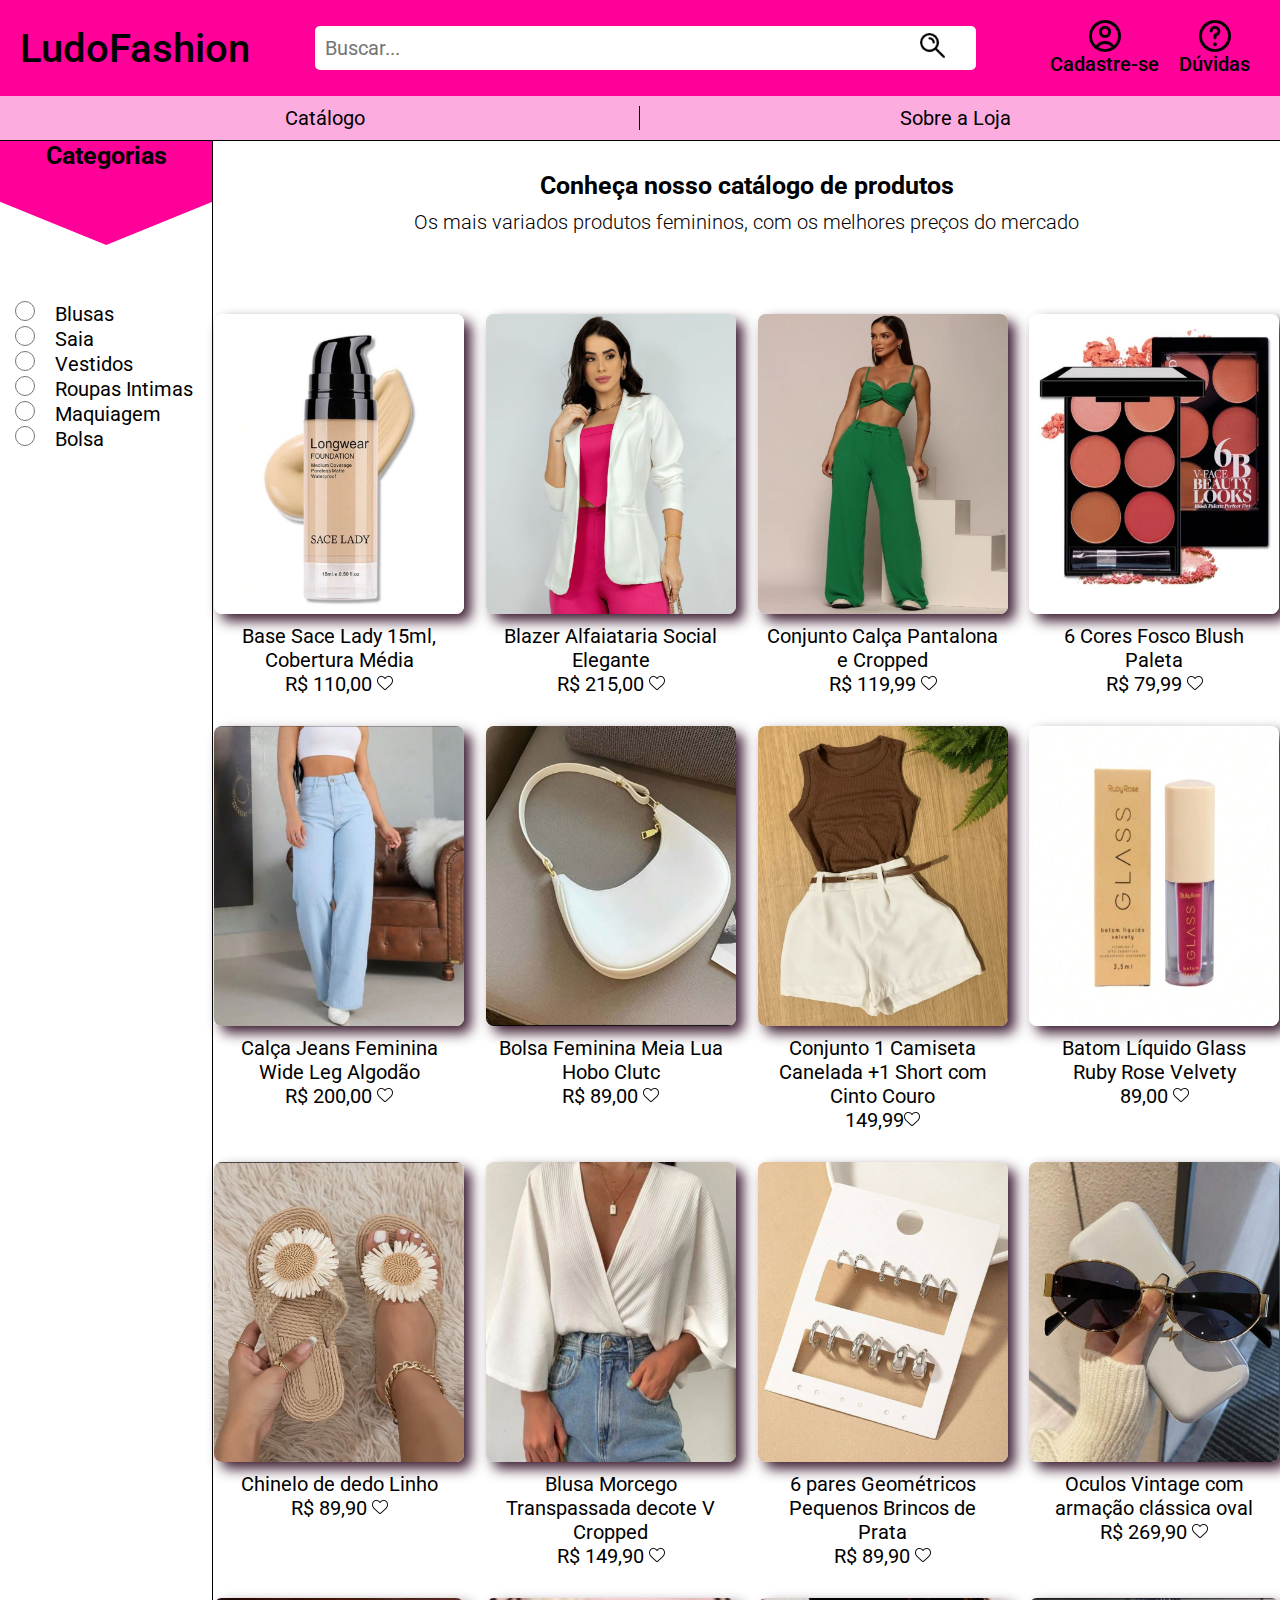
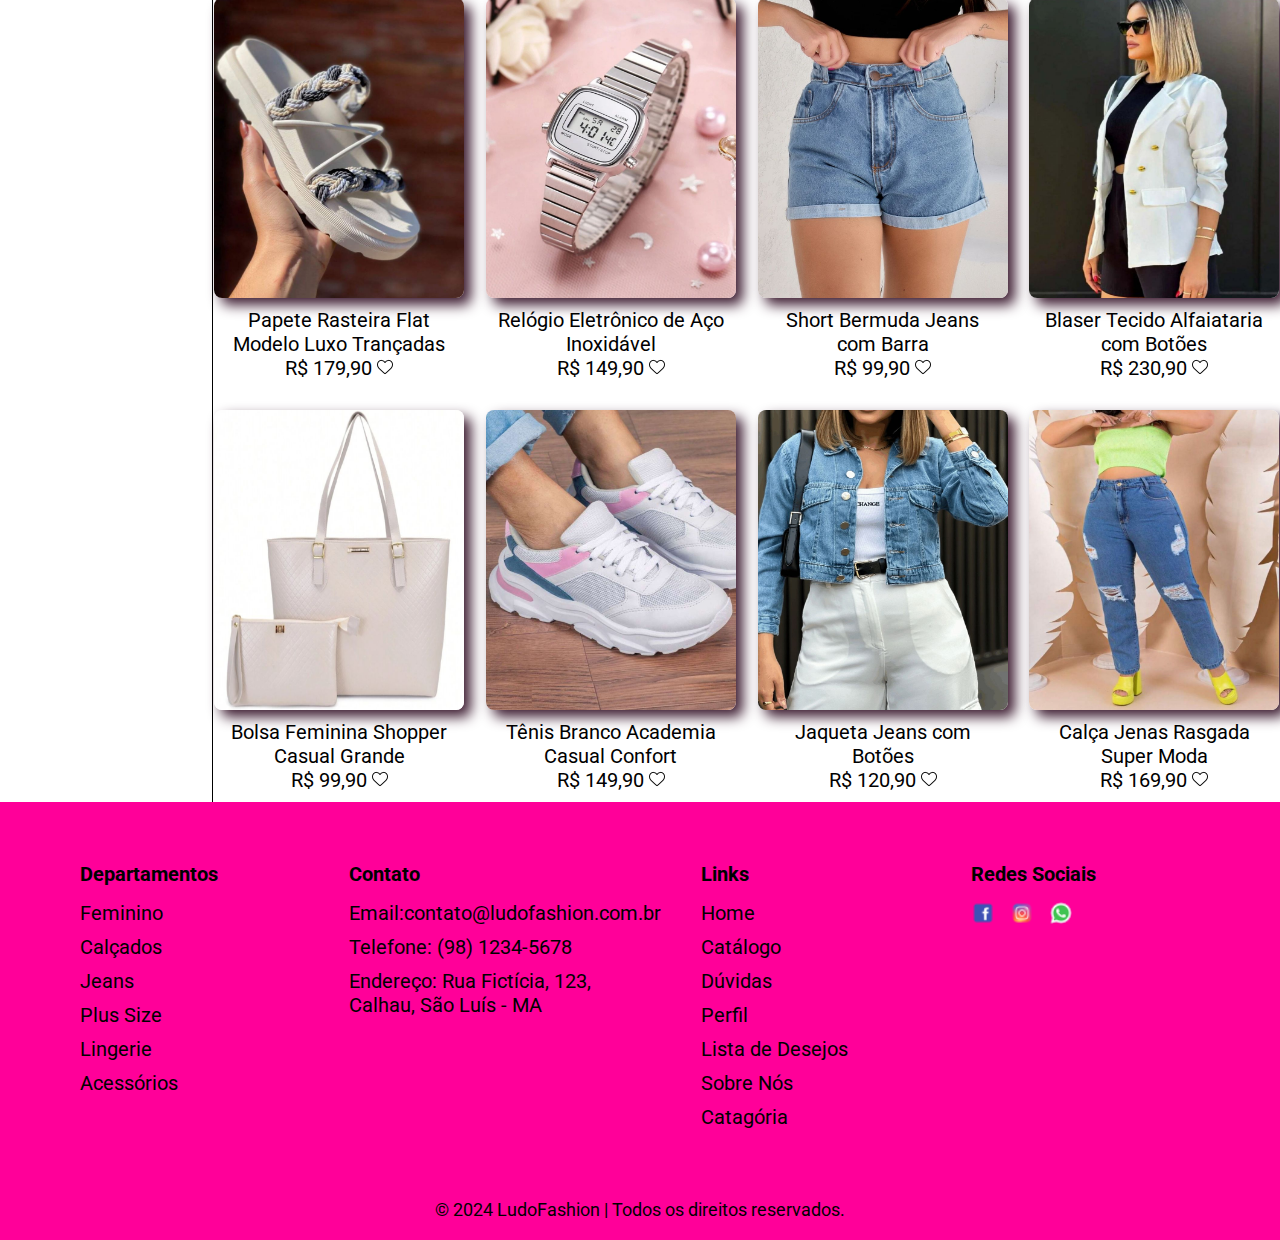
==== commit 15ea3201: "add" ====
--- a/catalogo.html
+++ b/catalogo.html
@@ -153,7 +153,7 @@
         <div class="footer-container">
             <div class="footer-section about">
                 <h2>Departamentos</h2>
-                <ul>
+                <ul class="font">
                     <li><a href="#">Feminino</a></li>
                     <li><a href="#">Calçados</a></li>
                     <li><a href="#">Jeans</a></li>
@@ -164,13 +164,13 @@
             </div>
             <div class="footer-section contato">
                 <h2>Contato</h2>
-                <p>Email: contato@ludofashion.com.br</p>
-                <p>Telefone: (98) 1234-5678</p>
-                <p>Endereço: Rua Fictícia, 123, Calhau, São Luís - MA</p>
+                <p class="font">Email:contato@ludofashion.com.br</p>
+                <p class="font">Telefone: (98) 1234-5678</p>
+                <p class="font">Endereço: Rua Fictícia, 123, Calhau, São Luís - MA</p>
             </div>
             <div class="footer-section about">
                 <h2>Links</h2>
-                <ul>
+                <ul class="font">
                     <li><a href="home.html">Home</a></li>
                     <li><a href="catalogo.html">Catálogo</a></li>
                     <li><a href="duvidas.html">Dúvidas</a></li>
@@ -190,7 +190,7 @@
             </div>
         </div>
         <div class="footer-bottom">
-            <p>&copy; 2024 LudoFashion | Todos os direitos reservados.</p>
+            <p class="font">&copy; 2024 LudoFashion | Todos os direitos reservados.</p>
         </div>
     </footer>
 </body>
--- a/css/catalogo.css
+++ b/css/catalogo.css
@@ -15,7 +15,6 @@
 * {
     font-size: 20px;
     font-family: "Roboto", sans-serif;
-    font-weight: 500;
     padding: 0;
     margin: 0;
     box-sizing: border-box;
@@ -23,6 +22,7 @@
 }
 
 header {
+    font-weight: 500;
     background-color: var(--cor-primaria);
     display: flex;
     padding: 1rem;
@@ -31,6 +31,7 @@
 }
 
 main {
+    
     flex-grow: 1;
     padding: 0px;
 }
@@ -204,6 +205,7 @@
     padding: 20px 0;
 }
 
+
 .footer-container {
     display: flex;
     justify-content: space-around;
@@ -261,4 +263,7 @@
 
 .footer-bottom p {
     font-size: 0.9em;
+}
+.font {
+    font-weight: 400;
 }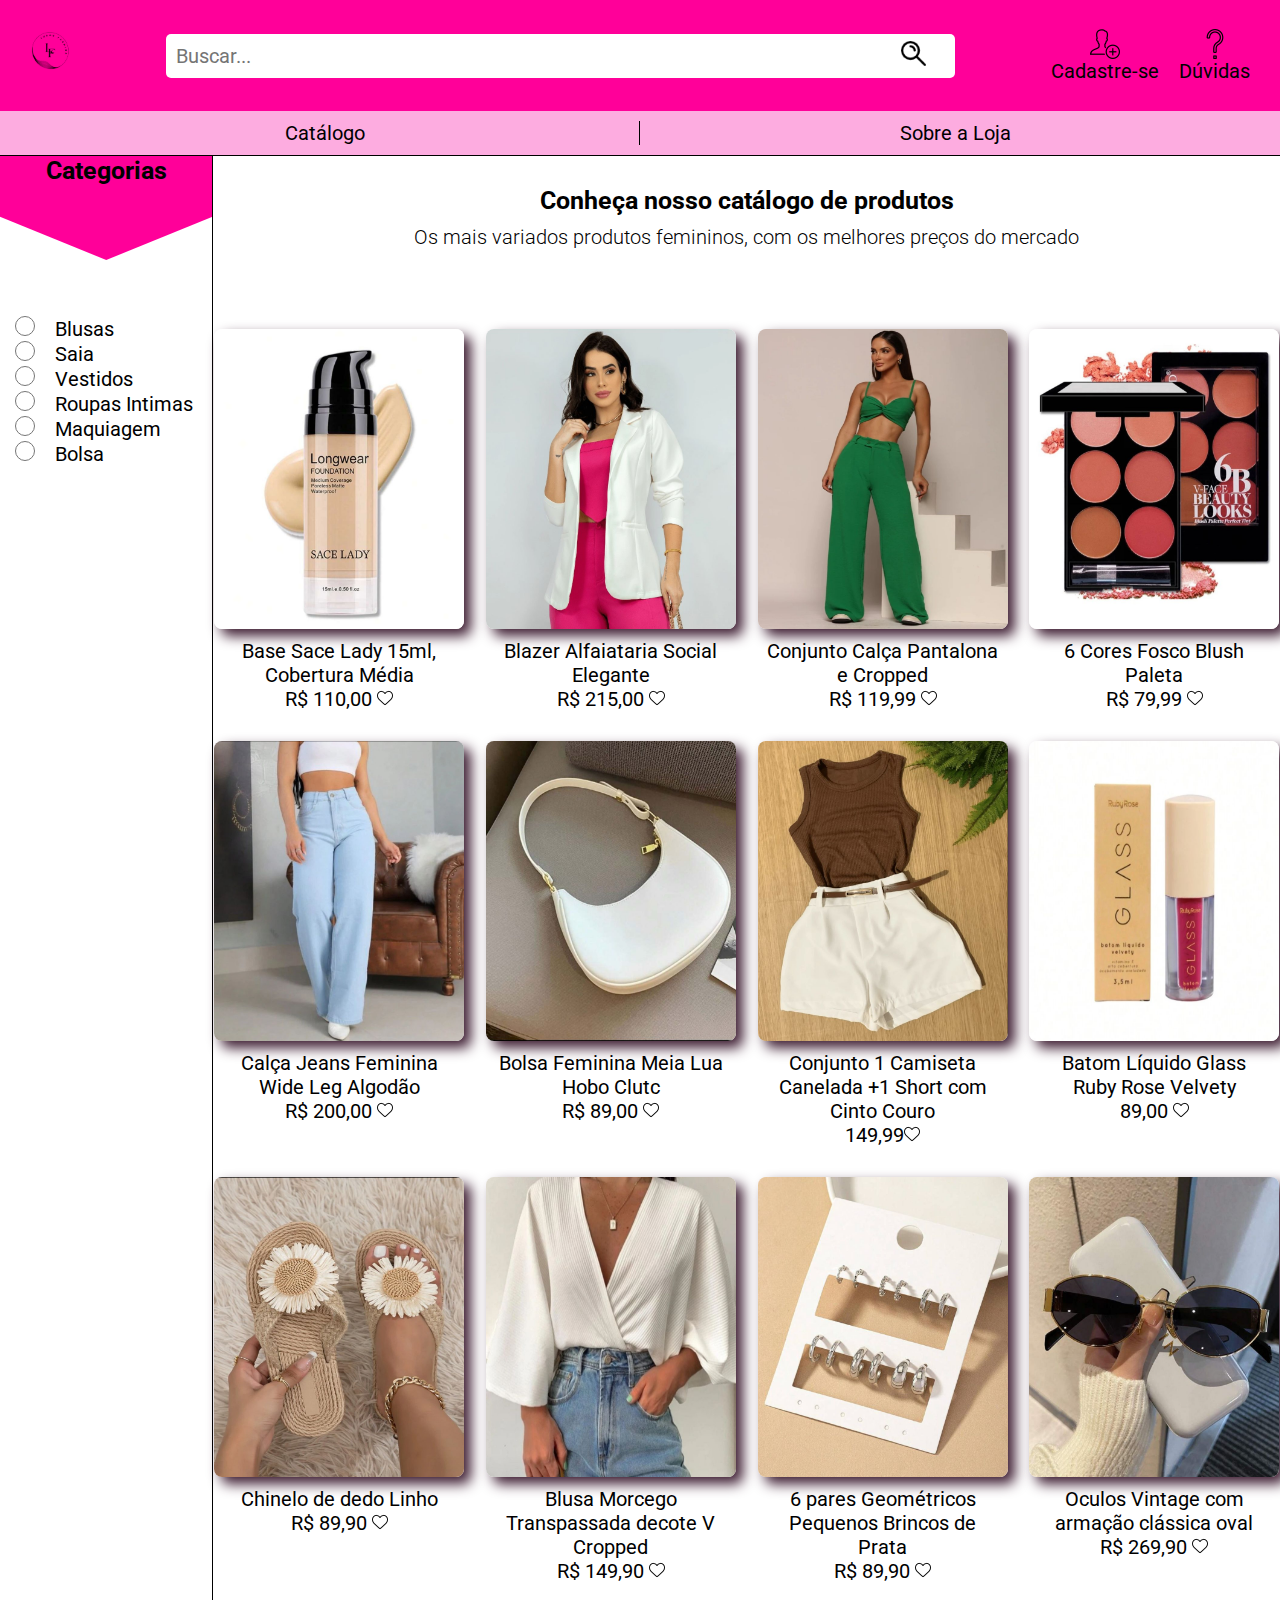
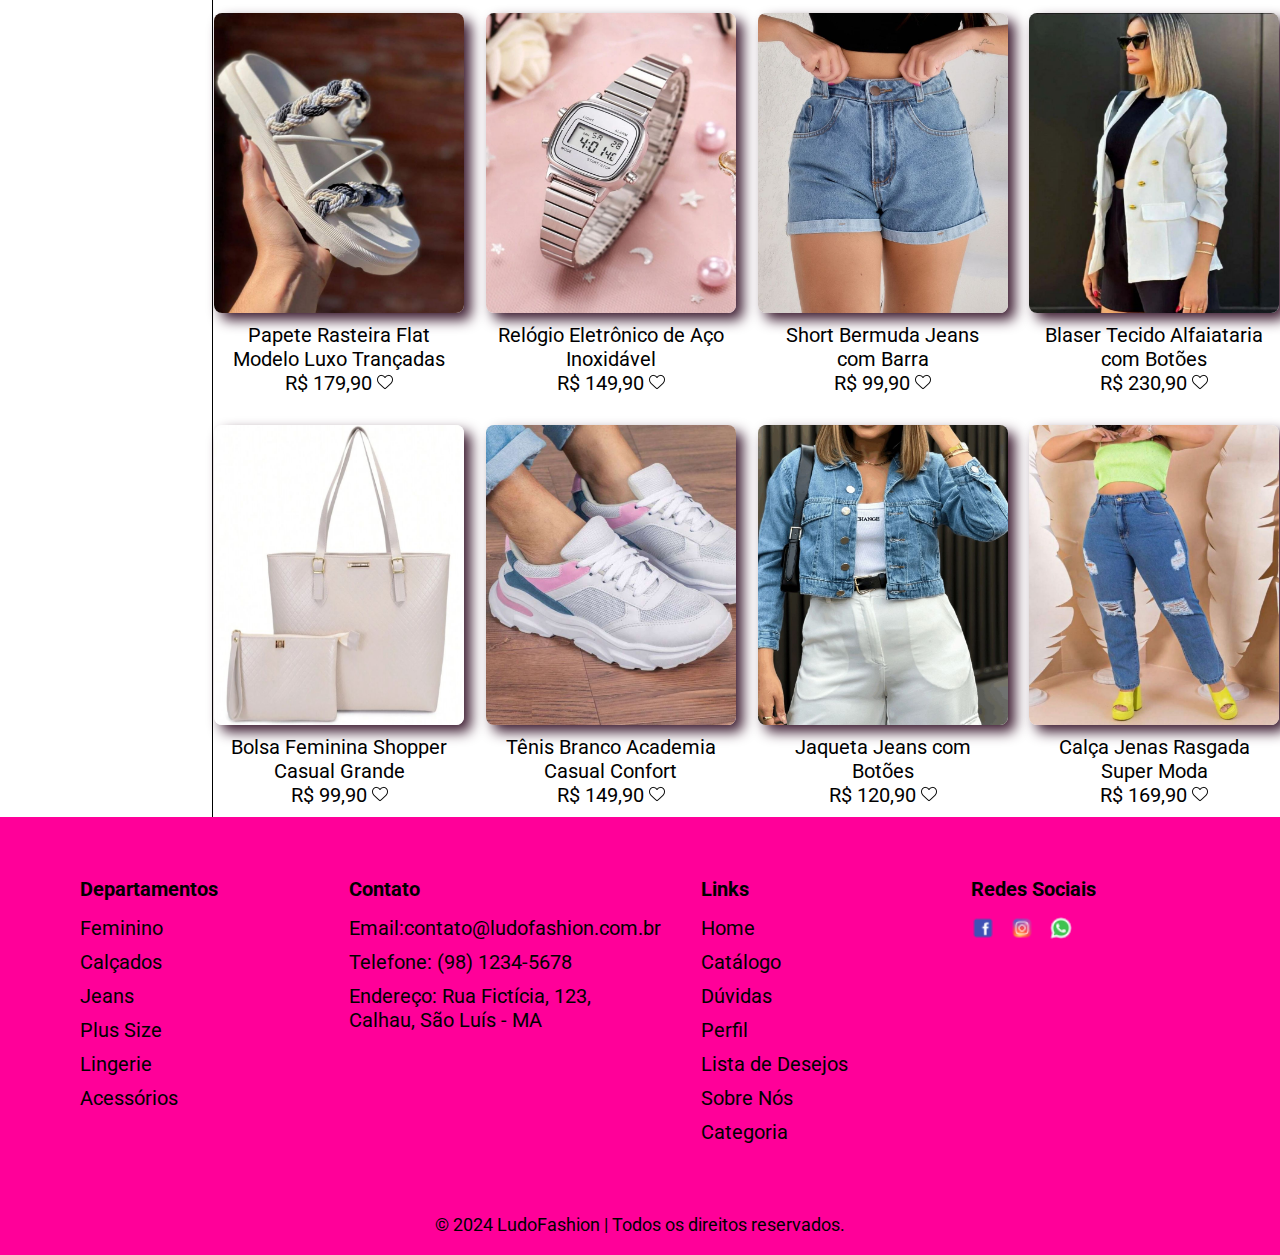
==== commit 095ea54c: "add links" ====
--- a/catalogo.html
+++ b/catalogo.html
@@ -10,7 +10,7 @@
 
 <body>
     <header>
-        <a href="home.html" class="ludo">LudoFashion</a>
+        <a href="home.html" class="ludo"><img src="img/logo.png" alt="" width="60px"></a>
         <form action="" id="form-buscar">
             <input type="search" name="buscar" id="buscar" placeholder="Buscar...">
             <button type="submit" id="btn-buscar" alt=""><img src="img/lupa.png" alt="lupa" width="25px"></button>
@@ -177,7 +177,7 @@
                     <li><a href="perfil.html">Perfil</a></li>
                     <li><a href="desejos.html">Lista de Desejos</a></li>
                     <li><a href="sobre.html">Sobre Nós</a></li>
-                    <li><a href="categorias.html">Catagória</a></li>
+                    <li><a href="categorias.html">Categoria</a></li>
                 </ul>
             </div>
             <div class="footer-section social">
--- a/css/catalogo.css
+++ b/css/catalogo.css
@@ -65,6 +65,7 @@
 }
 
 .icon-link {
+    font-weight: 400;
     display: flex;
     flex-direction: column;
     align-items: center;
